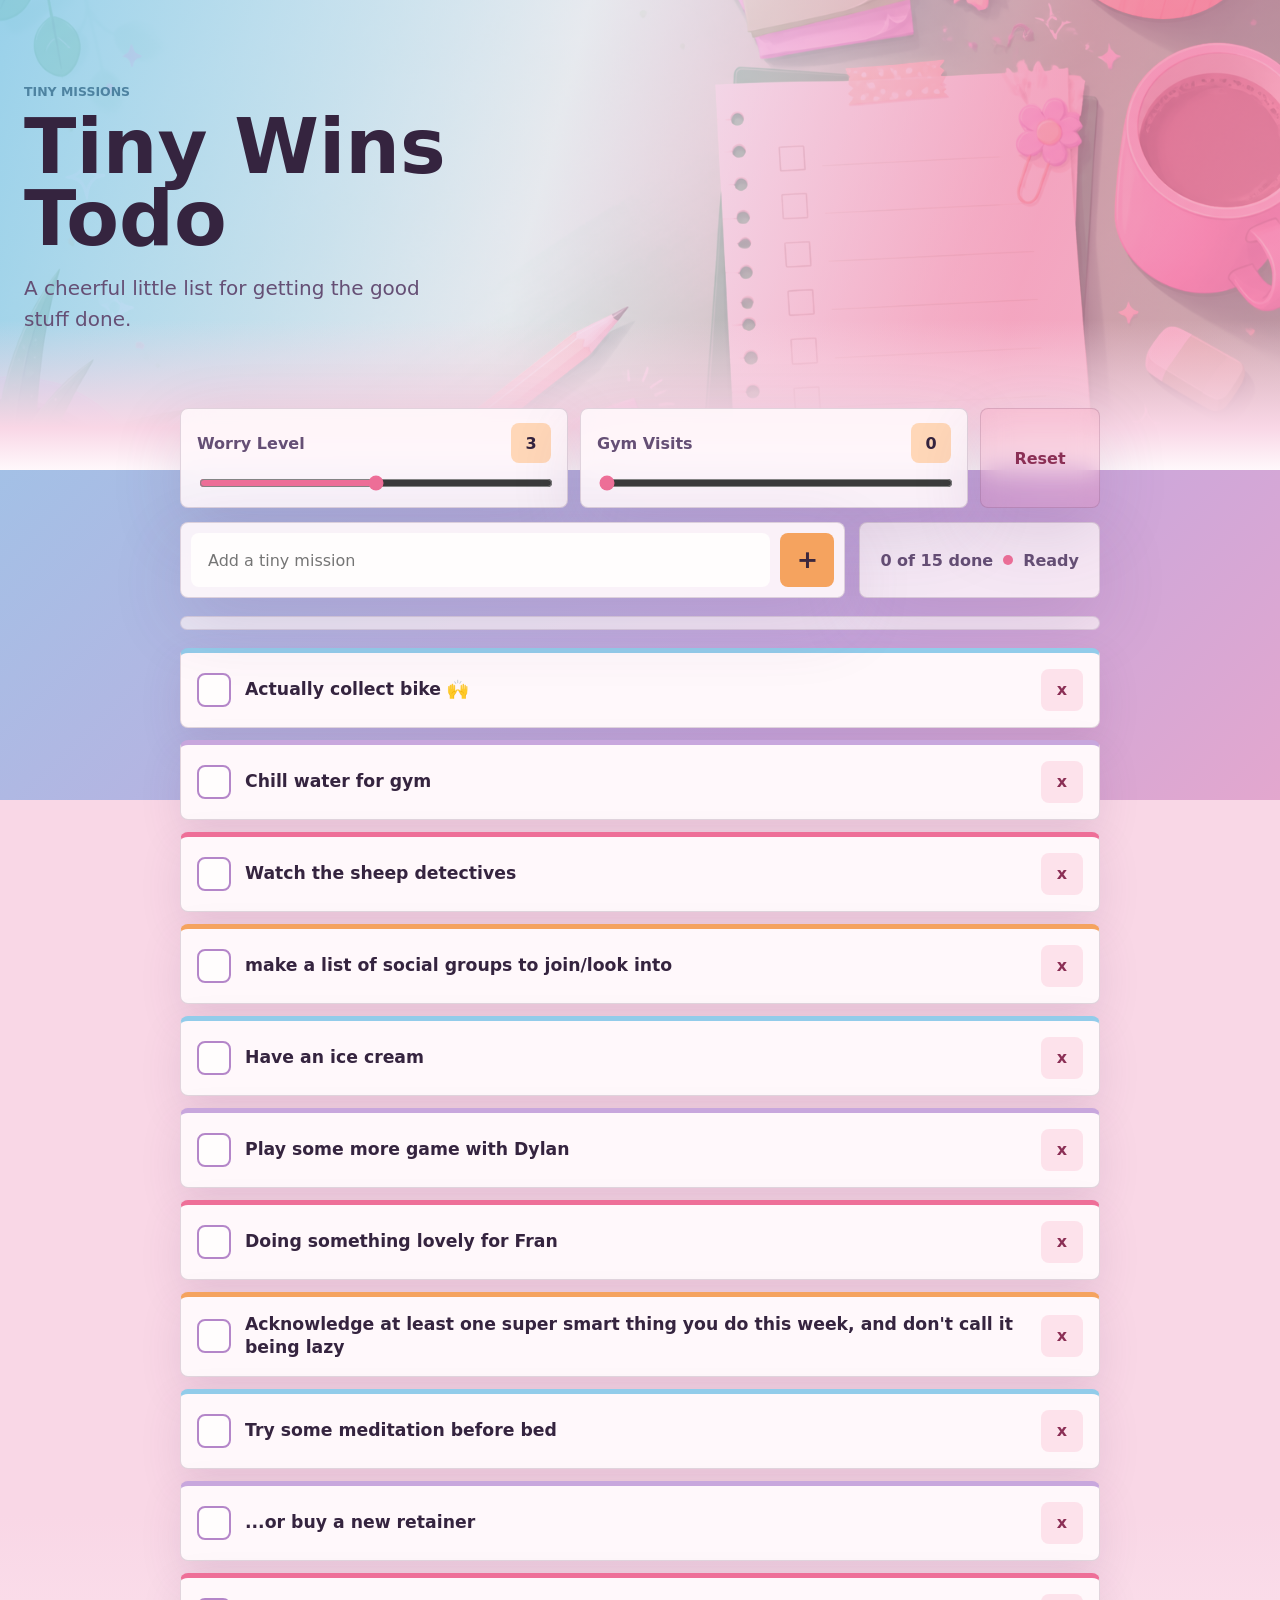
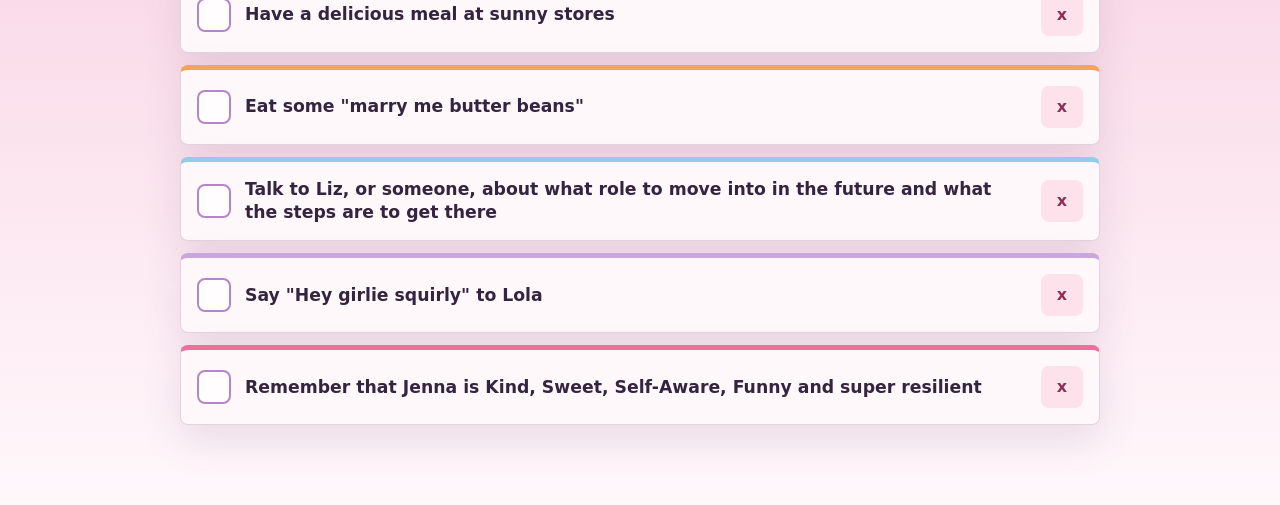
==== todo/index.html @ 6d554c6c "Meteor shower and todo websites" ====
<!doctype html>
<html lang="en-GB">
  <head>
    <meta charset="utf-8">
    <meta name="viewport" content="width=device-width, initial-scale=1">
    <meta
      name="description"
      content="A playful todo list for party prep and small wins."
    >
    <meta name="theme-color" content="#92ccea">
    <meta property="og:title" content="Tiny Wins Todo">
    <meta property="og:description" content="A whimsical checklist for today's little missions.">
    <meta property="og:image" content="https://happybirthdayjenna.co.uk/todo/assets/todo-desk.png">
    <title>Tiny Wins Todo</title>
    <link rel="preload" href="/todo/assets/todo-desk.png" as="image">
    <link rel="stylesheet" href="/todo/styles.css">
    <script src="/todo/script.js?v=todo-list-2026-05-27-gym3" defer></script>
  </head>
  <body>
    <main class="app">
      <section class="hero" aria-labelledby="page-title">
        <img
          class="hero__image"
          src="/todo/assets/todo-desk.png"
          alt="Illustration of a colourful desktop with sticky notes, pencil, plants, and a blank checklist."
        >
        <div class="hero__content">
          <p class="eyebrow">Tiny missions</p>
          <h1 id="page-title">Tiny Wins Todo</h1>
          <p class="hero__copy">
            A cheerful little list for getting the good stuff done.
          </p>
        </div>
      </section>

      <section class="workspace" aria-label="Todo list">
        <div class="controls" aria-label="List controls">
          <label class="range-control" for="worry-level">
            <span>Worry Level</span>
            <output id="worry-value" for="worry-level">3</output>
            <input id="worry-level" type="range" min="1" max="5" value="3">
          </label>

          <label class="range-control" for="gym-visits">
            <span>Gym Visits</span>
            <output id="gym-value" for="gym-visits">0</output>
            <input id="gym-visits" type="range" min="0" max="3" value="0">
          </label>

          <button class="reset-button" id="reset-button" type="button">Reset</button>
        </div>

        <div class="toolbar">
          <form class="add-form" id="add-form">
            <label class="sr-only" for="new-task">New task</label>
            <input
              id="new-task"
              name="task"
              type="text"
              autocomplete="off"
              maxlength="90"
              placeholder="Add a tiny mission"
            >
            <button class="icon-button icon-button--add" type="submit" aria-label="Add task">
              <span aria-hidden="true">+</span>
            </button>
          </form>

          <div class="summary" aria-live="polite">
            <span id="summary-count">0 of 0 done</span>
            <span class="summary__dot" aria-hidden="true"></span>
            <span id="summary-mood">Ready</span>
          </div>
        </div>

        <div class="progress" aria-hidden="true">
          <span id="progress-bar"></span>
        </div>

        <ul class="task-list" id="task-list" aria-label="Tasks"></ul>
      </section>
    </main>
    <div class="effect-layer" id="effect-layer" aria-hidden="true"></div>
    <p class="sr-only" id="effect-status" aria-live="polite"></p>
  </body>
</html>
---- todo/styles.css ----
:root {
  color-scheme: light;
  --ink: #35243f;
  --muted: #765f82;
  --paper: #fff8fb;
  --panel: rgba(255, 248, 251, 0.92);
  --line: rgba(70, 35, 73, 0.16);
  --blue: #92ccea;
  --blue-dark: #4e83a1;
  --mint: #c8a7dd;
  --coral: #ee6f98;
  --yellow: #f5a35f;
  --lilac: #d9b8e7;
  --shadow: 0 22px 70px rgba(97, 55, 110, 0.16);
  font-family:
    Inter, ui-sans-serif, system-ui, -apple-system, BlinkMacSystemFont, "Segoe UI",
    sans-serif;
}

* {
  box-sizing: border-box;
}

html {
  background: #d8edf7;
}

body {
  min-width: 320px;
  margin: 0;
  color: var(--ink);
  background:
    linear-gradient(180deg, rgba(255, 255, 255, 0) 0 38%, #f9d7e6 38% 72%, #fff8fb 100%),
    linear-gradient(135deg, #92ccea 0%, #c8a7dd 44%, #f3a7c5 72%, #fff8fb 100%);
}

button,
input {
  font: inherit;
}

button {
  cursor: pointer;
}

.app {
  min-height: 100vh;
}

.hero {
  position: relative;
  isolation: isolate;
  min-height: 470px;
  padding: 36px 24px 72px;
  overflow: hidden;
  background: linear-gradient(115deg, #92ccea 0%, #c8a7dd 46%, #ee9fc0 72%, #fff0f6 100%);
}

.hero::before {
  position: absolute;
  inset: 0;
  z-index: -1;
  content: "";
  background: linear-gradient(105deg, rgba(146, 204, 234, 0.82), rgba(255, 248, 251, 0.54) 42%, rgba(238, 111, 152, 0.5) 78%);
}

.hero::after {
  position: absolute;
  inset: auto 0 0;
  height: 150px;
  content: "";
  background: linear-gradient(180deg, rgba(249, 215, 230, 0), #f9d7e6 72%, #fff8fb);
}

.hero__image {
  position: absolute;
  inset: 0;
  z-index: -2;
  width: 100%;
  height: 100%;
  object-fit: cover;
  object-position: center;
  opacity: 0.58;
  filter: saturate(0.92) hue-rotate(314deg) brightness(1.08);
}

.hero__content {
  position: relative;
  z-index: 1;
  width: min(620px, 100%);
  padding-top: 48px;
}

.eyebrow {
  margin: 0 0 12px;
  color: #4e83a1;
  font-size: 0.78rem;
  font-weight: 900;
  letter-spacing: 0;
  text-transform: uppercase;
}

h1 {
  max-width: 10ch;
  margin: 0 0 18px;
  color: #35243f;
  font-size: 4.8rem;
  line-height: 0.94;
  letter-spacing: 0;
}

.hero__copy {
  max-width: 420px;
  margin: 0;
  color: #654f75;
  font-size: 1.25rem;
  line-height: 1.55;
}

.workspace {
  position: relative;
  z-index: 2;
  width: min(920px, calc(100% - 32px));
  margin: -62px auto 0;
  padding-bottom: 80px;
}

.controls {
  display: grid;
  grid-template-columns: minmax(0, 1fr) minmax(0, 1fr) 120px;
  gap: 12px;
  align-items: stretch;
  margin-bottom: 14px;
}

.range-control,
.reset-button {
  border: 1px solid var(--line);
  border-radius: 8px;
  background: rgba(255, 248, 251, 0.9);
  box-shadow: var(--shadow);
  backdrop-filter: blur(14px);
}

.range-control {
  display: grid;
  grid-template-columns: minmax(0, 1fr) 40px;
  gap: 10px;
  align-items: center;
  min-height: 88px;
  padding: 14px 16px;
  color: #654f75;
  font-weight: 850;
}

.range-control output {
  display: grid;
  width: 40px;
  height: 40px;
  place-items: center;
  border-radius: 8px;
  background: #ffd7b8;
  color: var(--ink);
}

.range-control input {
  grid-column: 1 / -1;
  width: 100%;
  accent-color: var(--coral);
}

.reset-button {
  min-height: 88px;
  padding: 0 18px;
  color: #8b2f55;
  background: rgba(238, 111, 152, 0.16);
  font-weight: 900;
}

.reset-button:hover {
  background: var(--coral);
  color: white;
}

.reset-button:focus-visible {
  outline: 3px solid rgba(238, 111, 152, 0.34);
  outline-offset: 3px;
}

.toolbar {
  display: grid;
  grid-template-columns: minmax(0, 1fr) auto;
  gap: 14px;
  align-items: center;
  margin-bottom: 18px;
}

.add-form {
  display: grid;
  grid-template-columns: minmax(0, 1fr) 54px;
  gap: 10px;
  padding: 10px;
  border: 1px solid var(--line);
  border-radius: 8px;
  background: var(--panel);
  box-shadow: var(--shadow);
  backdrop-filter: blur(14px);
}

.add-form input {
  width: 100%;
  min-height: 54px;
  padding: 0 16px;
  border: 1px solid transparent;
  border-radius: 8px;
  outline: none;
  color: var(--ink);
  background: #fffdfd;
}

.add-form input:focus {
  border-color: var(--coral);
  box-shadow: 0 0 0 3px rgba(238, 111, 152, 0.26);
}

.icon-button {
  display: grid;
  width: 54px;
  height: 54px;
  place-items: center;
  border: 0;
  border-radius: 8px;
  color: var(--ink);
  font-size: 1.6rem;
  font-weight: 900;
  line-height: 1;
  transition:
    transform 160ms ease,
    background 160ms ease,
    color 160ms ease;
}

.icon-button:hover {
  transform: translateY(-1px);
}

.icon-button:focus-visible {
  outline: 3px solid rgba(238, 111, 152, 0.34);
  outline-offset: 3px;
}

.icon-button--add {
  background: var(--yellow);
  color: #3c273d;
}

.icon-button--remove {
  flex: 0 0 auto;
  width: 42px;
  height: 42px;
  background: rgba(238, 111, 152, 0.16);
  color: #8b2f55;
  font-size: 1rem;
}

.icon-button--remove:hover {
  background: var(--coral);
  color: white;
}

.summary {
  display: flex;
  min-height: 76px;
  align-items: center;
  gap: 10px;
  padding: 0 20px;
  border: 1px solid var(--line);
  border-radius: 8px;
  color: #654f75;
  background: rgba(255, 248, 251, 0.8);
  box-shadow: var(--shadow);
  font-weight: 800;
  white-space: nowrap;
}

.summary__dot {
  width: 10px;
  height: 10px;
  border-radius: 999px;
  background: var(--coral);
}

.progress {
  height: 14px;
  margin-bottom: 18px;
  overflow: hidden;
  border: 1px solid rgba(70, 35, 73, 0.12);
  border-radius: 999px;
  background: rgba(255, 248, 251, 0.72);
}

.progress span {
  display: block;
  width: 0;
  height: 100%;
  border-radius: inherit;
  background: linear-gradient(90deg, var(--blue), var(--mint), var(--coral), var(--yellow));
  transition: width 220ms ease;
}

.task-list {
  display: grid;
  gap: 12px;
  margin: 0;
  padding: 0;
  list-style: none;
}

.task-item {
  display: grid;
  grid-template-columns: 34px minmax(0, 1fr) 42px;
  gap: 14px;
  align-items: center;
  min-height: 76px;
  padding: 16px;
  border: 1px solid var(--line);
  border-radius: 8px;
  background: var(--paper);
  box-shadow: 0 16px 40px rgba(97, 55, 110, 0.13);
}

.task-item:nth-child(4n + 1) {
  border-top: 5px solid var(--blue);
}

.task-item:nth-child(4n + 2) {
  border-top: 5px solid var(--mint);
}

.task-item:nth-child(4n + 3) {
  border-top: 5px solid var(--coral);
}

.task-item:nth-child(4n + 4) {
  border-top: 5px solid var(--yellow);
}

.task-item input {
  position: absolute;
  width: 1px;
  height: 1px;
  overflow: hidden;
  clip: rect(0 0 0 0);
  white-space: nowrap;
}

.task-check {
  position: relative;
  display: grid;
  width: 34px;
  height: 34px;
  place-items: center;
  border: 2px solid #b486c9;
  border-radius: 8px;
  background: #fffdfd;
  color: transparent;
  font-weight: 900;
  user-select: none;
}

.task-check::after {
  width: 8px;
  height: 16px;
  border: solid currentColor;
  border-width: 0 3px 3px 0;
  content: "";
  opacity: 0;
  transform: rotate(45deg) translate(-1px, -2px);
}

.task-item input:checked + .task-check {
  border-color: #8b2f55;
  background: #f5a8c2;
  color: var(--ink);
}

.task-item input:checked + .task-check::after {
  opacity: 1;
}

.task-item input:focus-visible + .task-check {
  outline: 3px solid rgba(238, 111, 152, 0.34);
  outline-offset: 3px;
}

.task-title {
  color: var(--ink);
  font-size: 1.08rem;
  font-weight: 850;
  line-height: 1.35;
  overflow-wrap: anywhere;
}

.task-item.is-done .task-title {
  color: #8a7892;
  text-decoration: line-through;
  text-decoration-thickness: 2px;
}

.empty-state {
  min-height: 150px;
  padding: 32px;
  border: 1px dashed rgba(70, 35, 73, 0.28);
  border-radius: 8px;
  color: var(--muted);
  background: rgba(255, 248, 251, 0.64);
  text-align: center;
}

.effect-layer {
  position: fixed;
  inset: 0;
  z-index: 20;
  overflow: hidden;
  pointer-events: none;
}

.effect-piece {
  position: absolute;
  display: block;
  pointer-events: none;
}

.effect-piece--confetti {
  top: -24px;
  left: var(--x);
  width: 12px;
  height: 18px;
  border-radius: 3px;
  background: var(--color);
  animation: confetti-fall var(--duration) cubic-bezier(0.18, 0.76, 0.36, 1) var(--delay) forwards;
}

.effect-piece--gym {
  top: var(--y);
  left: var(--x);
  width: 64px;
  height: 14px;
  border-radius: 999px;
  background: var(--blue-dark);
  box-shadow:
    -10px 0 0 3px var(--coral),
    10px 0 0 3px var(--coral);
  transform: rotate(var(--rotate)) scale(0.2);
  animation: gym-rep 900ms cubic-bezier(0.21, 0.9, 0.32, 1.2) var(--delay) forwards;
}

.effect-piece--calm {
  top: var(--y);
  left: var(--x);
  width: var(--size);
  height: var(--size);
  border: 3px solid rgba(146, 204, 234, 0.48);
  border-radius: 999px;
  transform: translate(-50%, -50%) scale(0.2);
  animation: calm-ripple 1.8s ease-out var(--delay) forwards;
}

.effect-piece--zap {
  top: var(--y);
  left: var(--x);
  width: 18px;
  height: 58px;
  background: var(--yellow);
  clip-path: polygon(55% 0, 100% 0, 60% 38%, 92% 38%, 30% 100%, 44% 52%, 0 52%);
  transform: rotate(var(--rotate)) scale(0.35);
  animation: worry-zap 760ms steps(2, end) var(--delay) forwards;
}

@keyframes confetti-fall {
  0% {
    opacity: 0;
    transform: translate3d(0, -20px, 0) rotate(0deg);
  }

  12% {
    opacity: 1;
  }

  100% {
    opacity: 0;
    transform: translate3d(var(--drift), 108vh, 0) rotate(var(--rotate));
  }
}

@keyframes gym-rep {
  0% {
    opacity: 0;
    transform: translateY(28px) rotate(var(--rotate)) scale(0.2);
  }

  32% {
    opacity: 1;
    transform: translateY(-14px) rotate(var(--rotate)) scale(1.12);
  }

  100% {
    opacity: 0;
    transform: translateY(-86px) rotate(var(--rotate)) scale(0.78);
  }
}

@keyframes calm-ripple {
  0% {
    opacity: 0;
    transform: translate(-50%, -50%) scale(0.2);
  }

  18% {
    opacity: 1;
  }

  100% {
    opacity: 0;
    transform: translate(-50%, -50%) scale(1.8);
  }
}

@keyframes worry-zap {
  0% {
    opacity: 0;
    transform: translate(0, 0) rotate(var(--rotate)) scale(0.35);
  }

  30% {
    opacity: 1;
    transform: translate(-6px, 4px) rotate(var(--rotate)) scale(1);
  }

  62% {
    transform: translate(6px, -4px) rotate(var(--flip-rotate)) scale(1.08);
  }

  100% {
    opacity: 0;
    transform: translate(0, -32px) rotate(var(--rotate)) scale(0.2);
  }
}

.sr-only {
  position: absolute;
  width: 1px;
  height: 1px;
  padding: 0;
  margin: -1px;
  overflow: hidden;
  clip: rect(0, 0, 0, 0);
  white-space: nowrap;
  border: 0;
}

@media (max-width: 760px) {
  .hero {
    min-height: 430px;
    padding: 28px 18px 72px;
  }

  .hero__content {
    padding-top: 28px;
  }

  h1 {
    max-width: 8ch;
    font-size: 3.5rem;
  }

  .hero__copy {
    font-size: 1.08rem;
  }

  .workspace {
    width: min(100% - 24px, 920px);
    margin-top: -42px;
  }

  .toolbar {
    grid-template-columns: 1fr;
  }

  .controls {
    grid-template-columns: 1fr;
  }

  .summary {
    justify-content: center;
    min-height: 58px;
    white-space: normal;
    text-align: center;
  }
}

@media (max-width: 440px) {
  h1 {
    font-size: 2.95rem;
  }

  .add-form {
    grid-template-columns: minmax(0, 1fr) 48px;
  }

  .add-form input,
  .icon-button--add {
    min-height: 48px;
    height: 48px;
  }

  .task-item {
    grid-template-columns: 34px minmax(0, 1fr) 38px;
    gap: 10px;
    padding: 14px;
  }

  .icon-button--remove {
    width: 38px;
    height: 38px;
  }
}

@media (prefers-reduced-motion: reduce) {
  .effect-layer {
    display: none;
  }

  *,
  *::before,
  *::after {
    scroll-behavior: auto !important;
    animation-duration: 0.01ms !important;
    animation-iteration-count: 1 !important;
    transition-duration: 0.01ms !important;
  }
}
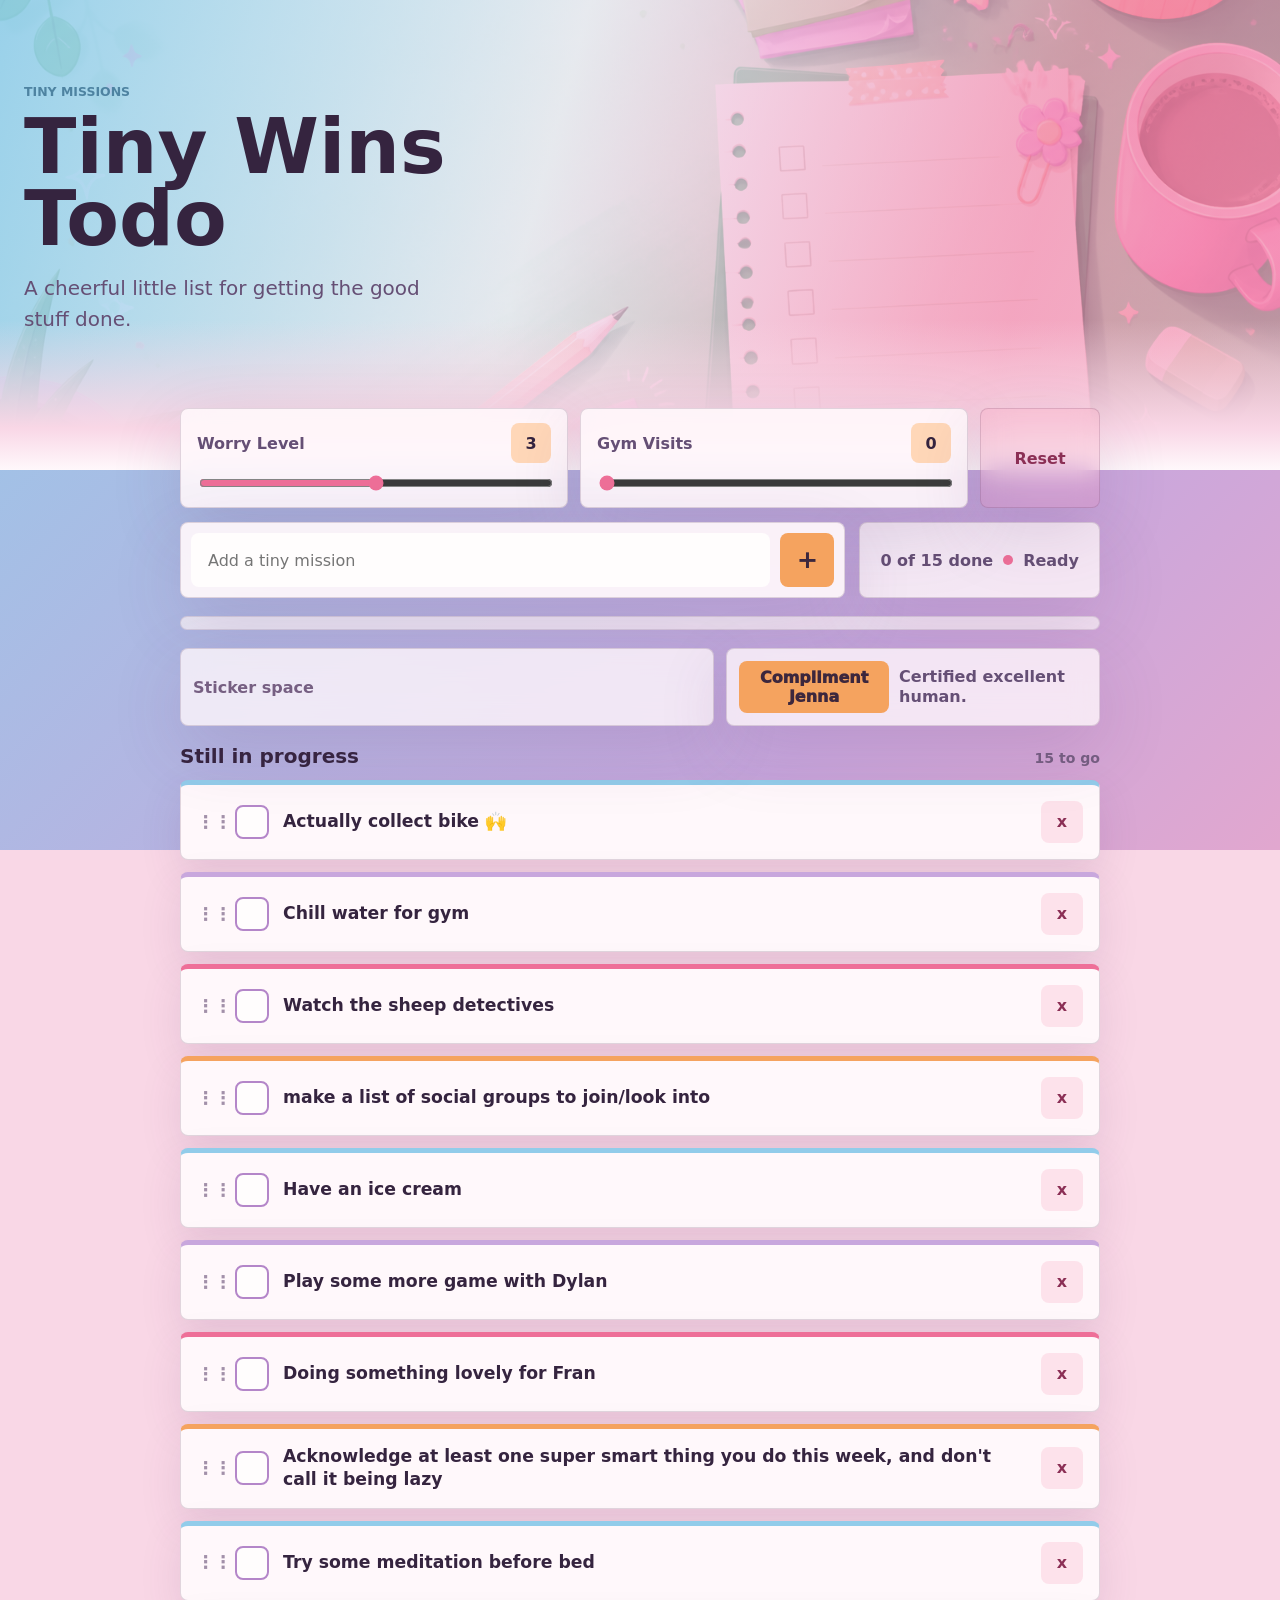
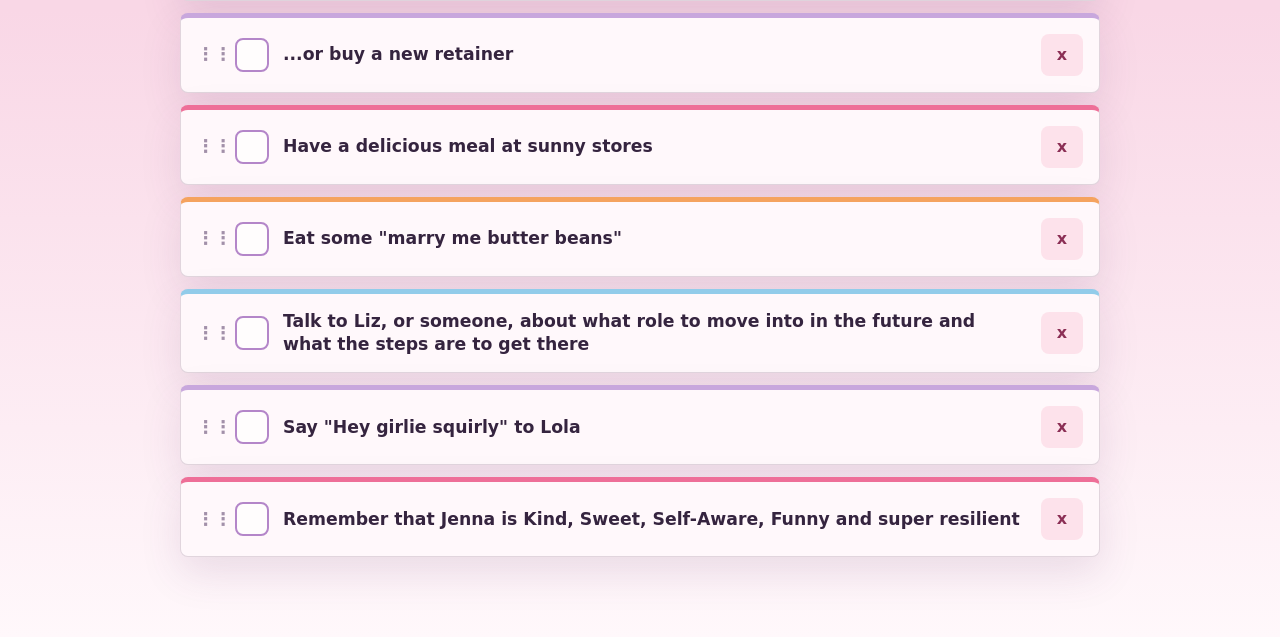
==== commit d94edfa1: "added fun changes" ====
--- a/todo/index.html
+++ b/todo/index.html
@@ -14,7 +14,7 @@
     <title>Tiny Wins Todo</title>
     <link rel="preload" href="/todo/assets/todo-desk.png" as="image">
     <link rel="stylesheet" href="/todo/styles.css">
-    <script src="/todo/script.js?v=todo-list-2026-05-27-gym3" defer></script>
+    <script src="/todo/script.js?v=todo-list-2026-05-27-fun3" defer></script>
   </head>
   <body>
     <main class="app">
@@ -77,7 +77,31 @@
           <span id="progress-bar"></span>
         </div>
 
-        <ul class="task-list" id="task-list" aria-label="Tasks"></ul>
+        <p class="encouragement-line" id="encouragement-line" aria-live="polite" role="status" hidden></p>
+
+        <div class="fun-shelf">
+          <div class="badge-rack" id="badge-rack" aria-label="Milestone stickers"></div>
+          <div class="compliment-box">
+            <button class="compliment-button" id="compliment-button" type="button">
+              Compliment Jenna
+            </button>
+            <p id="compliment-line" aria-live="polite">Certified excellent human.</p>
+          </div>
+        </div>
+
+        <div class="task-section__header">
+          <h2 id="active-title">Still in progress</h2>
+          <span id="active-count">0 to go</span>
+        </div>
+        <ul class="task-list" id="task-list" aria-labelledby="active-title"></ul>
+
+        <section class="done-section" id="done-section" aria-labelledby="done-title">
+          <div class="done-section__header">
+            <h2 id="done-title">Done and dusted</h2>
+            <span id="done-count">0 tucked away</span>
+          </div>
+          <ul class="task-list task-list--done" id="done-list" aria-label="Completed tasks"></ul>
+        </section>
       </section>
     </main>
     <div class="effect-layer" id="effect-layer" aria-hidden="true"></div>
--- a/todo/styles.css
+++ b/todo/styles.css
@@ -308,6 +308,196 @@
   transition: width 220ms ease;
 }
 
+.encouragement-line {
+  position: fixed;
+  left: 50%;
+  bottom: 28px;
+  z-index: 30;
+  isolation: isolate;
+  width: max-content;
+  max-width: min(430px, calc(100% - 32px));
+  margin: 0;
+  padding: 16px 22px;
+  border: 2px solid rgba(255, 248, 251, 0.82);
+  border-radius: 8px;
+  color: var(--ink);
+  background:
+    radial-gradient(circle at 12% 20%, rgba(255, 255, 255, 0.86), transparent 30%),
+    linear-gradient(135deg, #fff8fb 0%, #ffe0ec 36%, #dff2fb 100%);
+  box-shadow:
+    0 18px 48px rgba(97, 55, 110, 0.2),
+    0 0 0 6px rgba(238, 111, 152, 0.08);
+  backdrop-filter: blur(14px);
+  font-weight: 900;
+  line-height: 1.35;
+  text-align: center;
+  text-shadow: 0 1px 0 rgba(255, 255, 255, 0.74);
+  pointer-events: none;
+  opacity: 0;
+  transform: translate(-50%, 18px) rotate(-1deg) scale(0.86);
+}
+
+.encouragement-line::before,
+.encouragement-line::after {
+  position: absolute;
+  z-index: 1;
+  color: var(--coral);
+  font-size: 1.7rem;
+  line-height: 1;
+  opacity: 0;
+  text-shadow:
+    22px -14px 0 var(--yellow),
+    -18px -18px 0 var(--blue),
+    12px 20px 0 var(--mint);
+}
+
+.encouragement-line::before {
+  top: -14px;
+  left: -8px;
+  content: "✦";
+}
+
+.encouragement-line::after {
+  right: -8px;
+  bottom: -12px;
+  color: var(--yellow);
+  content: "♥";
+  text-shadow:
+    -22px 12px 0 var(--coral),
+    16px -20px 0 var(--blue),
+    -10px -18px 0 var(--mint);
+}
+
+.encouragement-line.is-popping {
+  animation: encouragement-pop 2.05s cubic-bezier(0.16, 0.88, 0.24, 1.08) forwards;
+}
+
+.encouragement-line.is-popping::before {
+  animation: encouragement-sparkle-left 1.2s ease-out 70ms forwards;
+}
+
+.encouragement-line.is-popping::after {
+  animation: encouragement-sparkle-right 1.2s ease-out 120ms forwards;
+}
+
+.encouragement-line.is-visible {
+  opacity: 1;
+}
+
+.encouragement-line[hidden] {
+  display: none;
+}
+
+.fun-shelf {
+  display: grid;
+  grid-template-columns: minmax(0, 1fr) minmax(260px, 0.7fr);
+  gap: 12px;
+  align-items: stretch;
+  margin-bottom: 18px;
+}
+
+.badge-rack,
+.compliment-box {
+  min-height: 78px;
+  border: 1px solid var(--line);
+  border-radius: 8px;
+  background: rgba(255, 248, 251, 0.78);
+  box-shadow: var(--shadow);
+  backdrop-filter: blur(14px);
+}
+
+.badge-rack {
+  display: grid;
+  grid-template-columns: repeat(auto-fit, minmax(140px, 1fr));
+  gap: 10px;
+  align-items: center;
+  padding: 12px;
+}
+
+.badge-placeholder {
+  color: var(--muted);
+  font-weight: 850;
+}
+
+.sticker {
+  display: grid;
+  width: 100%;
+  min-height: 64px;
+  place-items: center;
+  padding: 10px 14px;
+  border: 2px solid rgba(238, 111, 152, 0.38);
+  border-radius: 8px;
+  color: #6d2f65;
+  background: linear-gradient(145deg, #fff8fb, #ffe0ec);
+  box-shadow: 0 10px 22px rgba(97, 55, 110, 0.12);
+  transform: rotate(-1deg);
+}
+
+.sticker:nth-child(2n) {
+  border-color: rgba(78, 131, 161, 0.34);
+  background: linear-gradient(145deg, #f7fcff, #dff2fb);
+  transform: rotate(1deg);
+}
+
+.sticker strong,
+.sticker small {
+  display: block;
+  line-height: 1.1;
+}
+
+.sticker strong {
+  font-size: 0.98rem;
+  font-weight: 950;
+}
+
+.sticker small {
+  margin-top: 4px;
+  color: var(--muted);
+  font-size: 0.74rem;
+  font-weight: 850;
+}
+
+.sticker.is-new {
+  animation: sticker-pop 640ms cubic-bezier(0.18, 0.8, 0.24, 1.25);
+}
+
+.compliment-box {
+  display: grid;
+  grid-template-columns: 150px minmax(0, 1fr);
+  gap: 10px;
+  align-items: center;
+  padding: 12px;
+}
+
+.compliment-button {
+  min-height: 52px;
+  border: 0;
+  border-radius: 8px;
+  color: #3c273d;
+  background: var(--yellow);
+  font-weight: 950;
+}
+
+.compliment-button:hover {
+  transform: translateY(-1px);
+}
+
+.compliment-button:focus-visible {
+  outline: 3px solid rgba(238, 111, 152, 0.34);
+  outline-offset: 3px;
+}
+
+.compliment-box p {
+  margin: 0;
+  color: #654f75;
+  font-weight: 850;
+  line-height: 1.25;
+}
+
+.compliment-box p.is-popping {
+  animation: compliment-pop 360ms cubic-bezier(0.18, 0.8, 0.24, 1.25);
+}
+
 .task-list {
   display: grid;
   gap: 12px;
@@ -316,9 +506,14 @@
   list-style: none;
 }
 
+.task-list.is-drag-target {
+  outline: 3px dashed rgba(78, 131, 161, 0.32);
+  outline-offset: 6px;
+}
+
 .task-item {
   display: grid;
-  grid-template-columns: 34px minmax(0, 1fr) 42px;
+  grid-template-columns: 24px 34px minmax(0, 1fr) 42px;
   gap: 14px;
   align-items: center;
   min-height: 76px;
@@ -327,6 +522,37 @@
   border-radius: 8px;
   background: var(--paper);
   box-shadow: 0 16px 40px rgba(97, 55, 110, 0.13);
+}
+
+.task-item.is-moving-done {
+  animation: slide-done 420ms cubic-bezier(0.18, 0.76, 0.24, 1);
+}
+
+.task-item.is-dragging {
+  opacity: 0.58;
+}
+
+.task-item.is-drag-over {
+  outline: 3px solid rgba(238, 111, 152, 0.28);
+  outline-offset: 4px;
+  transform: translateY(2px);
+}
+
+.task-drag {
+  display: grid;
+  width: 24px;
+  height: 42px;
+  place-items: center;
+  color: rgba(118, 95, 130, 0.68);
+  cursor: grab;
+  font-size: 1.1rem;
+  font-weight: 900;
+  line-height: 0.82;
+  touch-action: none;
+}
+
+.task-item:active .task-drag {
+  cursor: grabbing;
 }
 
 .task-item:nth-child(4n + 1) {
@@ -405,6 +631,47 @@
   color: #8a7892;
   text-decoration: line-through;
   text-decoration-thickness: 2px;
+}
+
+.done-section {
+  margin-top: 28px;
+}
+
+.done-section[hidden] {
+  display: none;
+}
+
+.task-section__header,
+.done-section__header {
+  display: flex;
+  align-items: baseline;
+  justify-content: space-between;
+  gap: 14px;
+  margin-bottom: 12px;
+  color: #654f75;
+}
+
+.task-section__header {
+  margin-top: 4px;
+}
+
+.task-section__header h2,
+.done-section h2 {
+  margin: 0;
+  color: var(--ink);
+  font-size: 1.25rem;
+  letter-spacing: 0;
+}
+
+.task-section__header span,
+.done-section__header span {
+  color: var(--muted);
+  font-size: 0.88rem;
+  font-weight: 850;
+}
+
+.task-list--done .task-item {
+  background: rgba(255, 248, 251, 0.72);
 }
 
 .empty-state {
@@ -477,6 +744,142 @@
   animation: worry-zap 760ms steps(2, end) var(--delay) forwards;
 }
 
+.effect-piece--task-sparkle {
+  top: var(--y);
+  left: var(--x);
+  width: var(--size);
+  height: var(--size);
+  border-radius: 999px;
+  background: var(--color);
+  box-shadow: 0 0 0 4px rgba(255, 248, 251, 0.58);
+  transform: translate(-50%, -50%) scale(0.2);
+  animation: task-sparkle 620ms cubic-bezier(0.18, 0.76, 0.24, 1.25) var(--delay) forwards;
+}
+
+@keyframes sticker-pop {
+  0% {
+    opacity: 0;
+    transform: translateY(12px) rotate(-5deg) scale(0.72);
+  }
+
+  60% {
+    opacity: 1;
+    transform: translateY(-2px) rotate(2deg) scale(1.08);
+  }
+
+  100% {
+    opacity: 1;
+    transform: translateY(0) rotate(-1deg) scale(1);
+  }
+}
+
+@keyframes compliment-pop {
+  0% {
+    opacity: 0.6;
+    transform: translateY(4px) scale(0.98);
+  }
+
+  100% {
+    opacity: 1;
+    transform: translateY(0) scale(1);
+  }
+}
+
+@keyframes encouragement-pop {
+  0% {
+    opacity: 0;
+    transform: translate(-50%, 22px) rotate(-4deg) scale(0.72);
+  }
+
+  10% {
+    opacity: 1;
+    transform: translate(-50%, -6px) rotate(3deg) scale(1.12);
+  }
+
+  20% {
+    opacity: 1;
+    transform: translate(-50%, 0) rotate(-2deg) scale(0.98);
+  }
+
+  32% {
+    opacity: 1;
+    transform: translate(-50%, -2px) rotate(1deg) scale(1.03);
+  }
+
+  78% {
+    opacity: 1;
+    transform: translate(-50%, 0) rotate(0deg) scale(1);
+  }
+
+  100% {
+    opacity: 0;
+    transform: translate(-50%, -18px) rotate(2deg) scale(0.9);
+  }
+}
+
+@keyframes encouragement-sparkle-left {
+  0% {
+    opacity: 0;
+    transform: translate(12px, 12px) rotate(-18deg) scale(0.4);
+  }
+
+  24% {
+    opacity: 1;
+    transform: translate(-2px, -4px) rotate(8deg) scale(1.2);
+  }
+
+  100% {
+    opacity: 0;
+    transform: translate(-18px, -28px) rotate(32deg) scale(0.74);
+  }
+}
+
+@keyframes encouragement-sparkle-right {
+  0% {
+    opacity: 0;
+    transform: translate(-12px, -10px) rotate(12deg) scale(0.4);
+  }
+
+  24% {
+    opacity: 1;
+    transform: translate(2px, 4px) rotate(-8deg) scale(1.16);
+  }
+
+  100% {
+    opacity: 0;
+    transform: translate(18px, 24px) rotate(-32deg) scale(0.72);
+  }
+}
+
+@keyframes slide-done {
+  0% {
+    opacity: 0;
+    transform: translateY(-18px) scale(0.985);
+  }
+
+  100% {
+    opacity: 1;
+    transform: translateY(0) scale(1);
+  }
+}
+
+@keyframes task-sparkle {
+  0% {
+    opacity: 0;
+    transform: translate(-50%, -50%) scale(0.2);
+  }
+
+  22% {
+    opacity: 1;
+    transform: translate(-50%, -50%) scale(1.2);
+  }
+
+  100% {
+    opacity: 0;
+    transform: translate(calc(-50% + var(--move-x)), calc(-50% + var(--move-y))) scale(0.1);
+  }
+}
+
 @keyframes confetti-fall {
   0% {
     opacity: 0;
@@ -591,6 +994,11 @@
     grid-template-columns: 1fr;
   }
 
+  .fun-shelf,
+  .compliment-box {
+    grid-template-columns: 1fr;
+  }
+
   .summary {
     justify-content: center;
     min-height: 58px;
@@ -615,9 +1023,13 @@
   }
 
   .task-item {
-    grid-template-columns: 34px minmax(0, 1fr) 38px;
+    grid-template-columns: 20px 34px minmax(0, 1fr) 38px;
     gap: 10px;
     padding: 14px;
+  }
+
+  .task-drag {
+    width: 20px;
   }
 
   .icon-button--remove {
@@ -639,4 +1051,13 @@
     animation-iteration-count: 1 !important;
     transition-duration: 0.01ms !important;
   }
-}
+
+  .encouragement-line.is-popping {
+    animation: none !important;
+  }
+
+  .encouragement-line.is-visible {
+    opacity: 1;
+    transform: translate(-50%, 0) scale(1);
+  }
+}
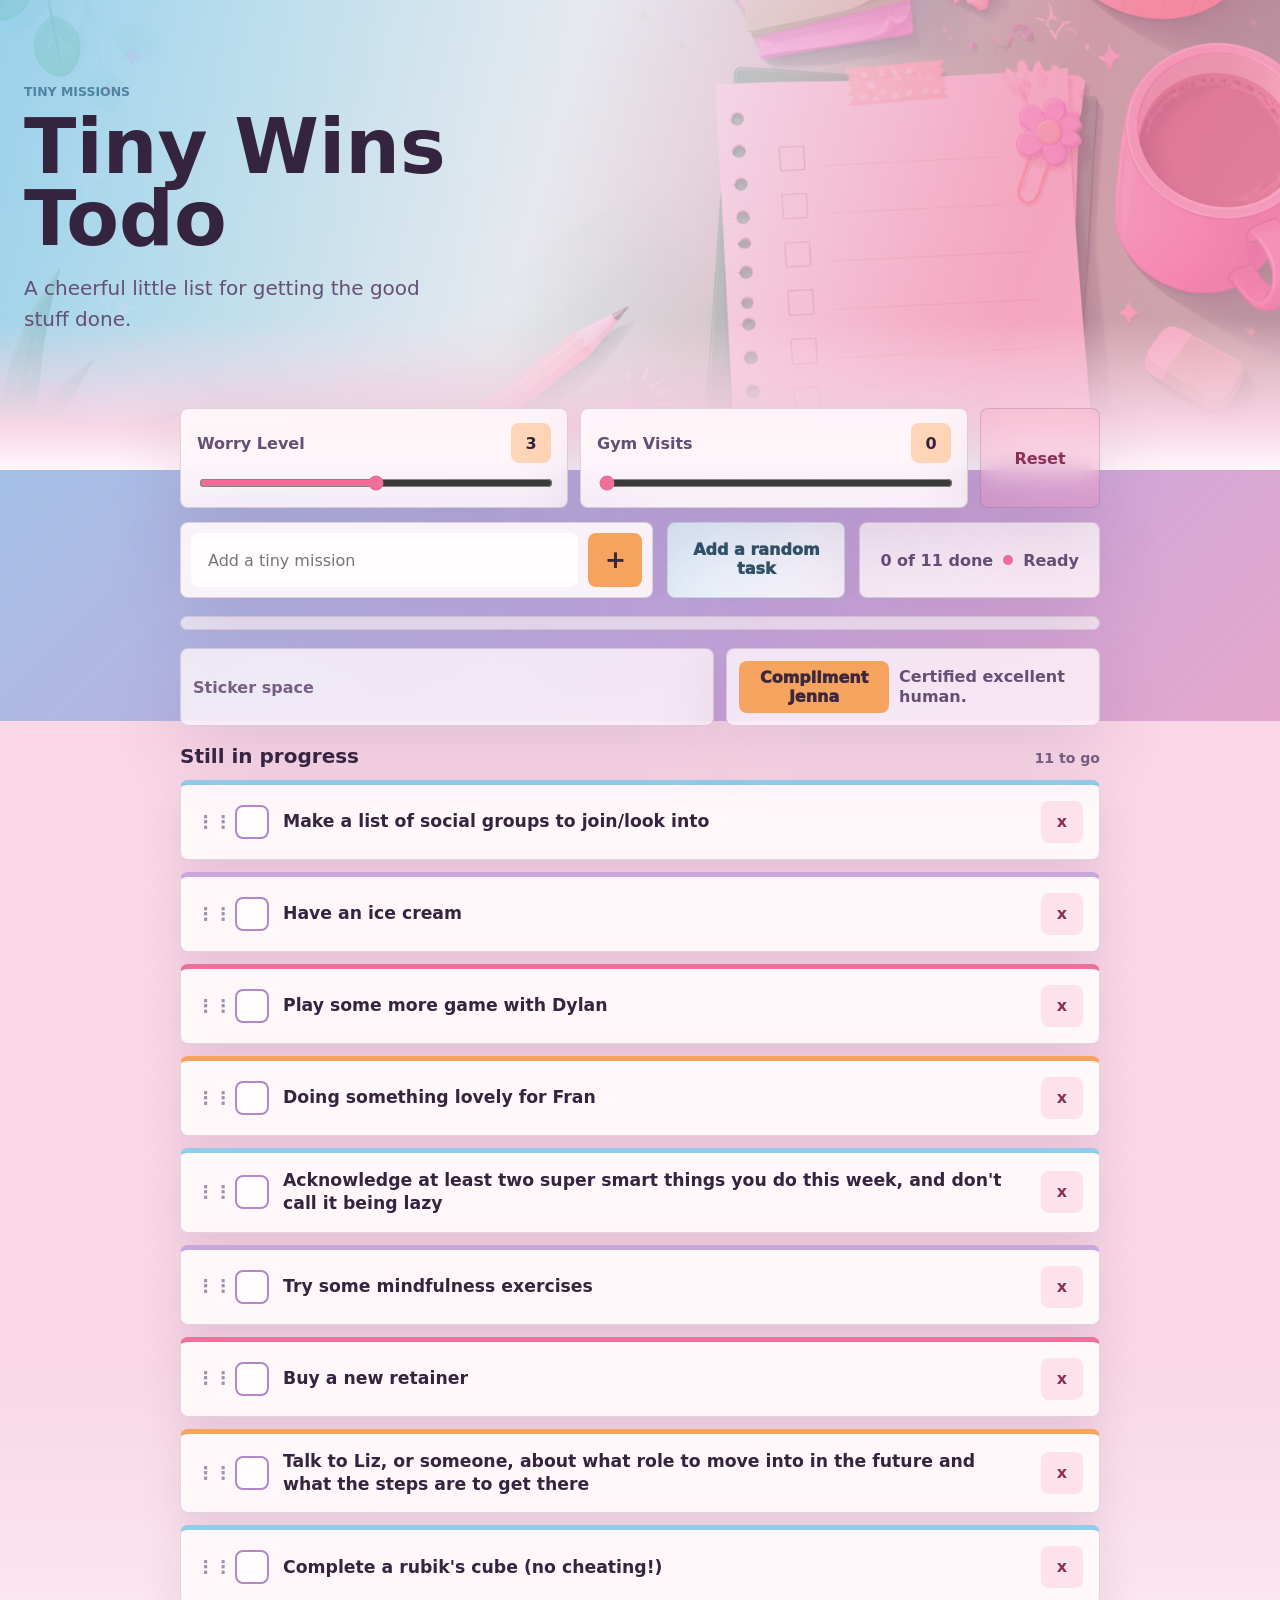
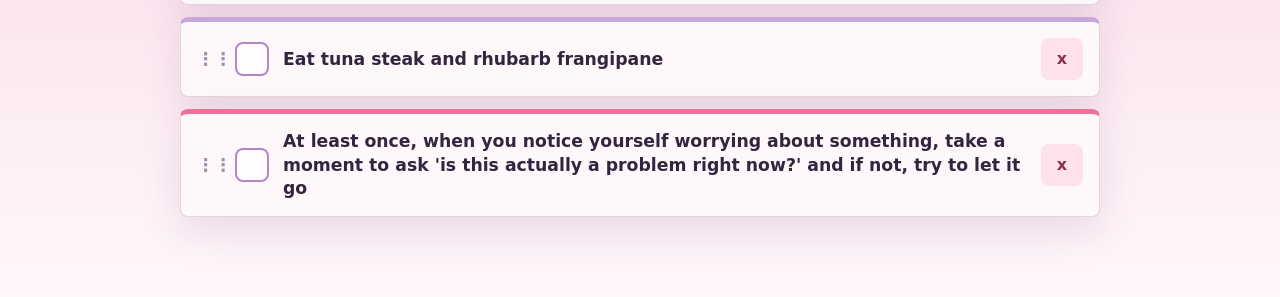
==== commit c02677a8: "Add a "Add random task" button" ====
--- a/todo/index.html
+++ b/todo/index.html
@@ -13,8 +13,8 @@
     <meta property="og:image" content="https://happybirthdayjenna.co.uk/todo/assets/todo-desk.png">
     <title>Tiny Wins Todo</title>
     <link rel="preload" href="/todo/assets/todo-desk.png" as="image">
-    <link rel="stylesheet" href="/todo/styles.css">
-    <script src="/todo/script.js?v=todo-list-2026-05-27-fun3" defer></script>
+    <link rel="stylesheet" href="/todo/styles.css?v=todo-list-2026-06-08-random-task">
+    <script src="/todo/script.js?v=todo-list-2026-06-08-random-task" defer></script>
   </head>
   <body>
     <main class="app">
@@ -66,6 +66,10 @@
             </button>
           </form>
 
+          <button class="random-task-button" id="random-task-button" type="button">
+            Add a random task
+          </button>
+
           <div class="summary" aria-live="polite">
             <span id="summary-count">0 of 0 done</span>
             <span class="summary__dot" aria-hidden="true"></span>
--- a/todo/styles.css
+++ b/todo/styles.css
@@ -189,7 +189,7 @@
 
 .toolbar {
   display: grid;
-  grid-template-columns: minmax(0, 1fr) auto;
+  grid-template-columns: minmax(0, 1fr) 178px auto;
   gap: 14px;
   align-items: center;
   margin-bottom: 18px;
@@ -252,6 +252,33 @@
 .icon-button--add {
   background: var(--yellow);
   color: #3c273d;
+}
+
+.random-task-button {
+  min-height: 76px;
+  padding: 0 18px;
+  border: 1px solid rgba(78, 131, 161, 0.22);
+  border-radius: 8px;
+  color: #2f5267;
+  background: linear-gradient(135deg, rgba(223, 242, 251, 0.96), rgba(255, 248, 251, 0.9));
+  box-shadow: var(--shadow);
+  font-weight: 950;
+  line-height: 1.18;
+  transition:
+    transform 160ms ease,
+    border-color 160ms ease,
+    background 160ms ease;
+}
+
+.random-task-button:hover {
+  border-color: rgba(78, 131, 161, 0.42);
+  background: linear-gradient(135deg, #dff2fb, #fff8fb);
+  transform: translateY(-1px);
+}
+
+.random-task-button:focus-visible {
+  outline: 3px solid rgba(78, 131, 161, 0.28);
+  outline-offset: 3px;
 }
 
 .icon-button--remove {
@@ -812,8 +839,8 @@
   }
 
   100% {
-    opacity: 0;
-    transform: translate(-50%, -18px) rotate(2deg) scale(0.9);
+    opacity: 1;
+    transform: translate(-50%, 0) rotate(0deg) scale(1);
   }
 }
 
@@ -1016,6 +1043,10 @@
     grid-template-columns: minmax(0, 1fr) 48px;
   }
 
+  .random-task-button {
+    min-height: 56px;
+  }
+
   .add-form input,
   .icon-button--add {
     min-height: 48px;
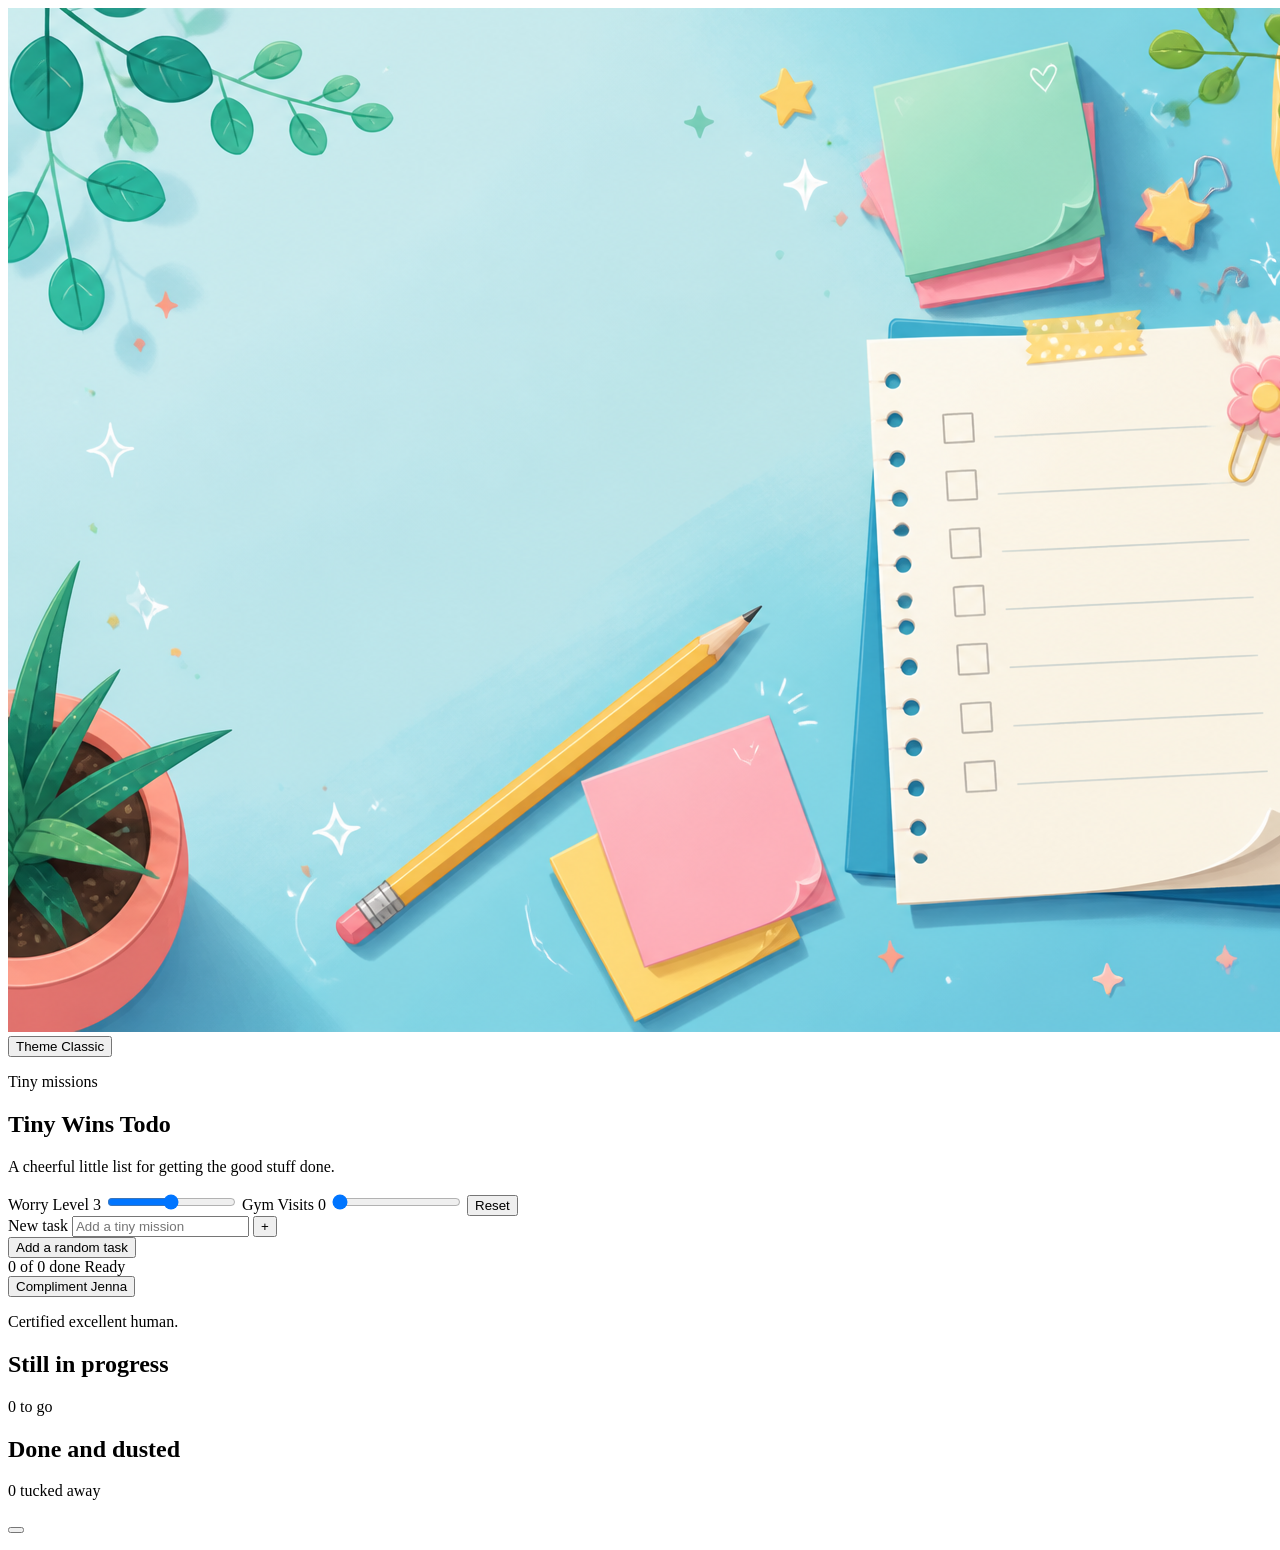
==== commit 6deca0d0: "todo site updates" ====
--- a/todo/index.html
+++ b/todo/index.html
@@ -13,8 +13,8 @@
     <meta property="og:image" content="https://happybirthdayjenna.co.uk/todo/assets/todo-desk.png">
     <title>Tiny Wins Todo</title>
     <link rel="preload" href="/todo/assets/todo-desk.png" as="image">
-    <link rel="stylesheet" href="/todo/styles.css?v=todo-list-2026-06-08-random-task">
-    <script src="/todo/script.js?v=todo-list-2026-06-08-random-task" defer></script>
+    <link rel="stylesheet" href="/todo/styles.20260812-theme-toggle.css">
+    <script src="/todo/script.20260812-theme-toggle.js" defer></script>
   </head>
   <body>
     <main class="app">
@@ -24,10 +24,19 @@
           src="/todo/assets/todo-desk.png"
           alt="Illustration of a colourful desktop with sticky notes, pencil, plants, and a blank checklist."
         >
+        <button class="theme-toggle" id="theme-toggle" type="button" aria-pressed="false" aria-label="Switch theme. Current theme: Classic">
+          <span class="theme-toggle__text">
+            <span class="theme-toggle__label">Theme</span>
+            <span class="theme-toggle__detail">Classic</span>
+          </span>
+          <span class="theme-toggle__track" aria-hidden="true">
+            <span class="theme-toggle__knob"></span>
+          </span>
+        </button>
         <div class="hero__content">
-          <p class="eyebrow">Tiny missions</p>
+          <p class="eyebrow" id="hero-eyebrow">Tiny missions</p>
           <h1 id="page-title">Tiny Wins Todo</h1>
-          <p class="hero__copy">
+          <p class="hero__copy" id="hero-copy">
             A cheerful little list for getting the good stuff done.
           </p>
         </div>
@@ -108,6 +117,44 @@
         </section>
       </section>
     </main>
+    <button
+      class="secret-contract-button"
+      id="secret-contract-button"
+      type="button"
+      aria-label="Open friend contract"
+      title="Friend contract"
+    ></button>
+    <div
+      class="contract-modal"
+      id="friend-contract-modal"
+      role="dialog"
+      aria-modal="true"
+      aria-labelledby="friend-contract-title"
+      hidden
+    >
+      <button
+        class="contract-modal__backdrop"
+        type="button"
+        data-contract-close
+        aria-label="Close friend contract"
+      ></button>
+      <section class="contract-sheet" aria-describedby="friend-contract-copy">
+        <div class="contract-sheet__actions">
+          <button class="contract-action-button" id="contract-orientation-toggle" type="button">
+            Straighten page
+          </button>
+          <button class="contract-action-button" id="contract-flip-toggle" type="button">
+            Flip 180
+          </button>
+          <button class="contract-close-button" id="contract-close-button" type="button" aria-label="Close friend contract">
+            x
+          </button>
+        </div>
+        <p class="contract-kicker">Secret appendix</p>
+        <h2 id="friend-contract-title">Friend Contract</h2>
+        <div class="contract-copy" id="friend-contract-copy"></div>
+      </section>
+    </div>
     <div class="effect-layer" id="effect-layer" aria-hidden="true"></div>
     <p class="sr-only" id="effect-status" aria-live="polite"></p>
   </body>
--- a/todo/styles.20260812-theme-toggle.css
+++ b/todo/styles.20260812-theme-toggle.css
@@ -0,0 +1 @@
+styles.css
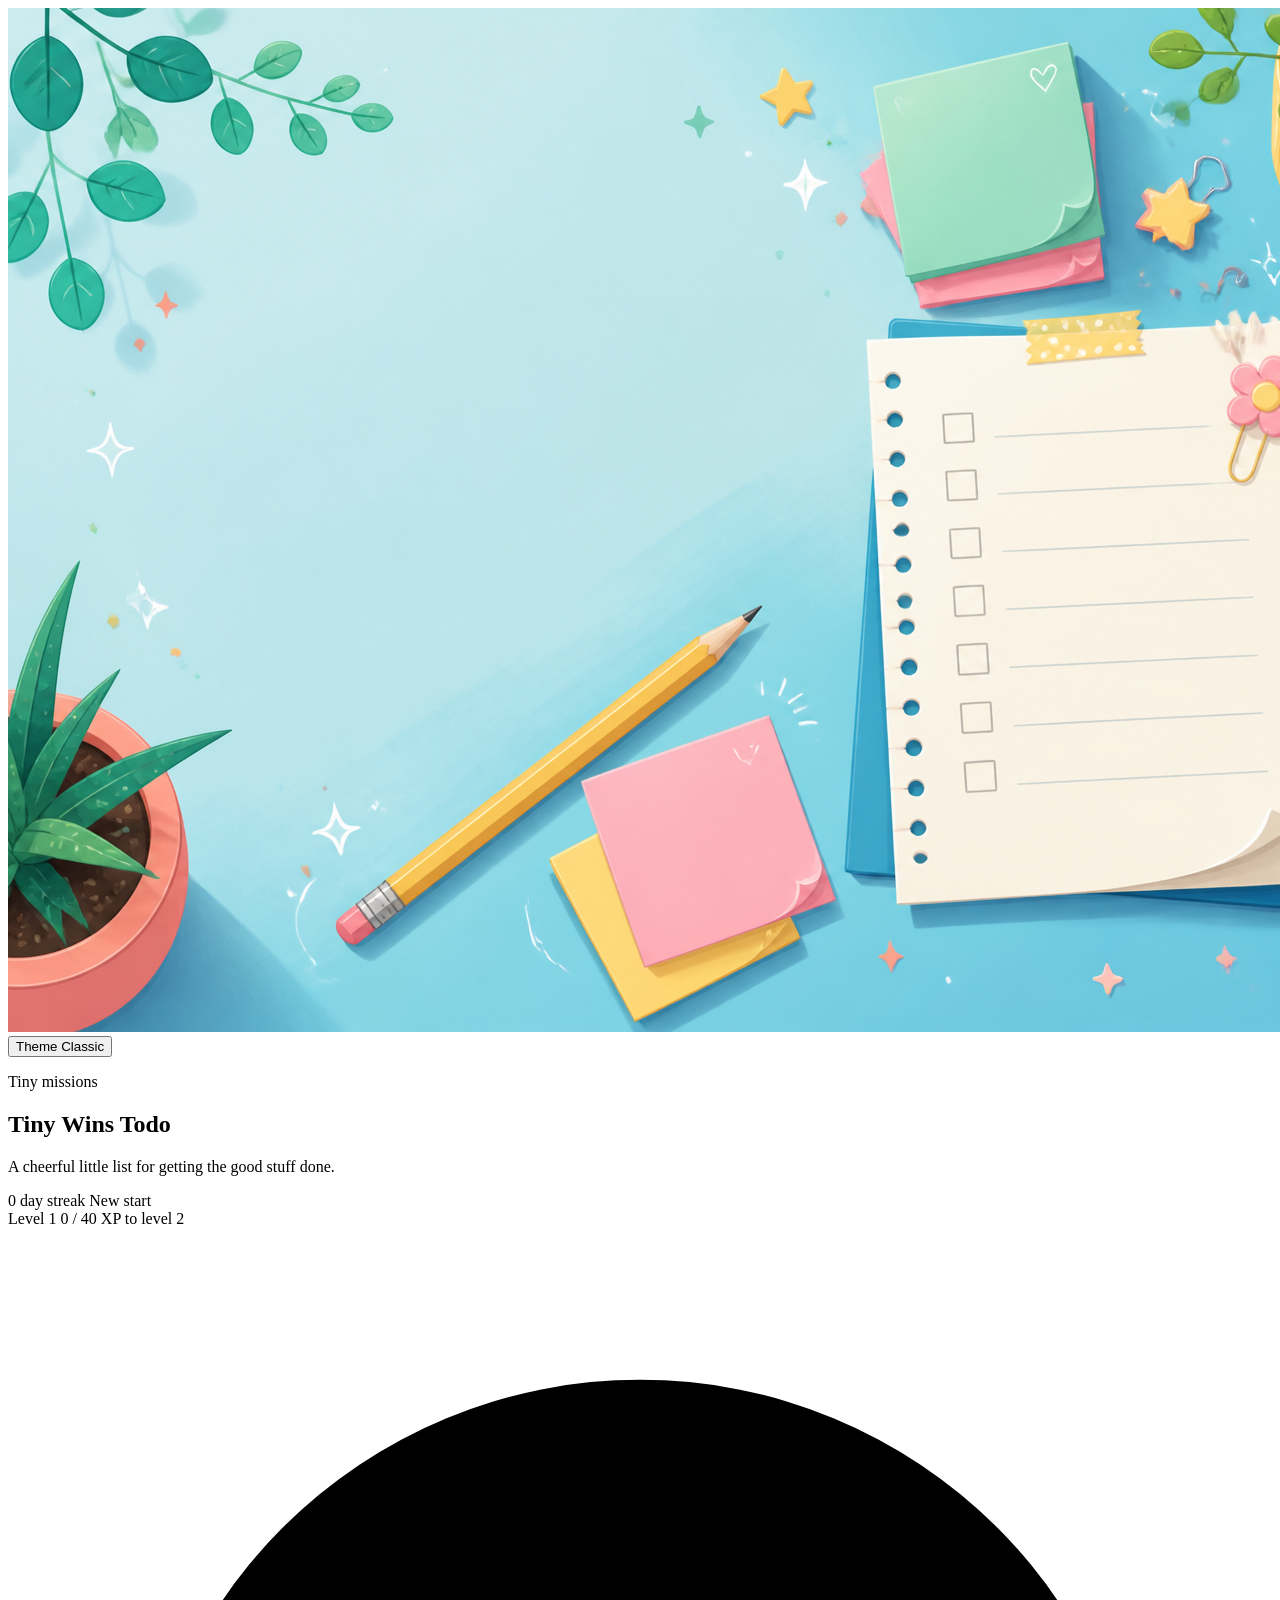
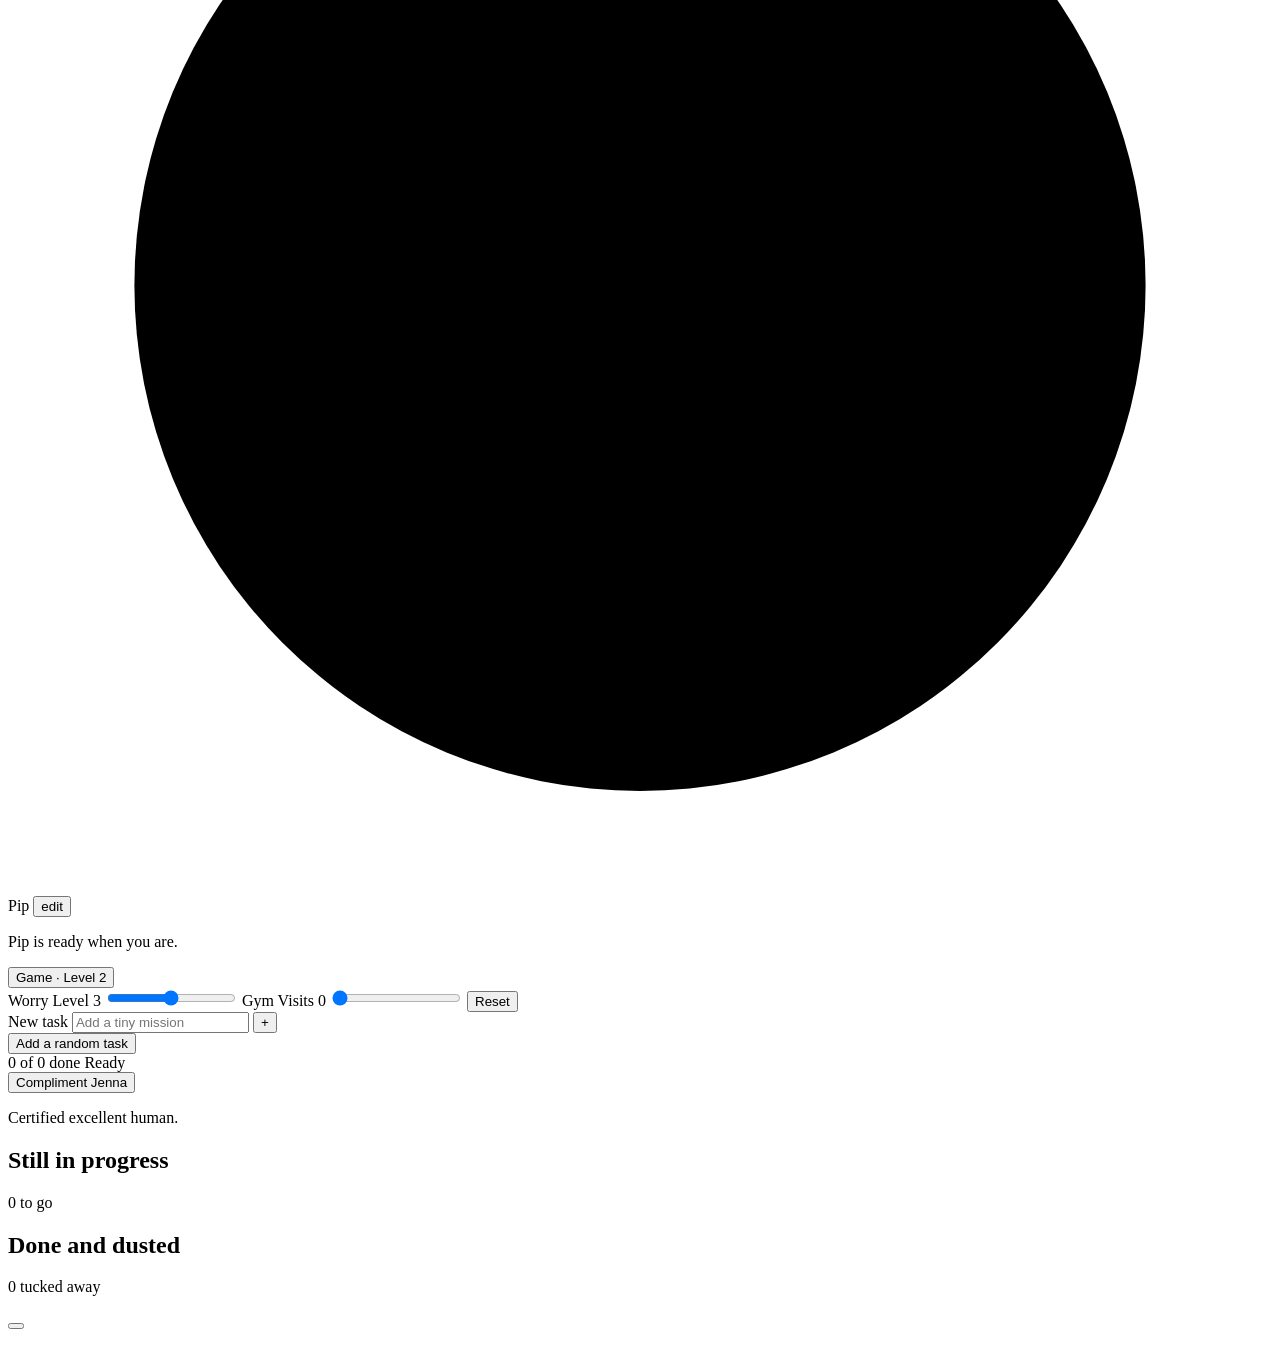
==== commit cf545763: "new version of todo with themes and games" ====
--- a/todo/index.html
+++ b/todo/index.html
@@ -24,15 +24,23 @@
           src="/todo/assets/todo-desk.png"
           alt="Illustration of a colourful desktop with sticky notes, pencil, plants, and a blank checklist."
         >
-        <button class="theme-toggle" id="theme-toggle" type="button" aria-pressed="false" aria-label="Switch theme. Current theme: Classic">
-          <span class="theme-toggle__text">
-            <span class="theme-toggle__label">Theme</span>
-            <span class="theme-toggle__detail">Classic</span>
-          </span>
-          <span class="theme-toggle__track" aria-hidden="true">
-            <span class="theme-toggle__knob"></span>
-          </span>
-        </button>
+        <div class="theme-picker" id="theme-picker">
+          <button
+            class="theme-picker__button"
+            id="theme-picker-button"
+            type="button"
+            aria-haspopup="true"
+            aria-expanded="false"
+            aria-label="Theme picker"
+          >
+            <span class="theme-picker__text">
+              <span class="theme-picker__label">Theme</span>
+              <span class="theme-picker__name" id="theme-picker-name">Classic</span>
+            </span>
+            <span class="theme-picker__chevron" aria-hidden="true"></span>
+          </button>
+          <div class="theme-picker__menu" id="theme-picker-menu" role="menu" aria-label="Choose a theme"></div>
+        </div>
         <div class="hero__content">
           <p class="eyebrow" id="hero-eyebrow">Tiny missions</p>
           <h1 id="page-title">Tiny Wins Todo</h1>
@@ -43,6 +51,42 @@
       </section>
 
       <section class="workspace" aria-label="Todo list">
+        <div class="status-bar" id="status-bar" aria-label="Progress and companion">
+          <div class="status-card status-card--streak">
+            <span class="status-card__figure"><span id="streak-value">0</span></span>
+            <span class="status-card__text">
+              <span class="status-card__label" id="streak-label">day streak</span>
+              <span class="status-card__sub" id="streak-best">New start</span>
+            </span>
+          </div>
+
+          <div class="status-card status-card--level">
+            <div class="status-card__level-head">
+              <span class="status-card__label">Level <span id="level-value">1</span></span>
+              <span class="status-card__sub" id="xp-text">0 / 40 XP to level 2</span>
+            </div>
+            <div class="xp-track" aria-hidden="true"><span id="xp-bar"></span></div>
+          </div>
+
+          <div class="companion" id="companion" data-mood="ready">
+            <div class="companion__avatar" aria-hidden="true">
+              <svg viewBox="0 0 100 100" class="companion__svg">
+                <circle cx="50" cy="52" r="40" class="companion__body"/>
+                <g id="companion-face"></g>
+              </svg>
+            </div>
+            <div class="companion__body-text">
+              <div class="companion__name-row">
+                <span class="companion__name" id="companion-name">Pip</span>
+                <button class="companion__rename" id="companion-rename" type="button" aria-label="Rename companion">edit</button>
+              </div>
+              <p class="companion__line" id="companion-line" aria-live="polite">Pip is ready when you are.</p>
+            </div>
+          </div>
+
+          <button class="game-button" id="game-button" type="button">Game · Level 2</button>
+        </div>
+
         <div class="controls" aria-label="List controls">
           <label class="range-control" for="worry-level">
             <span>Worry Level</span>
@@ -155,6 +199,43 @@
         <div class="contract-copy" id="friend-contract-copy"></div>
       </section>
     </div>
+    <div
+      class="game-modal"
+      id="game-modal"
+      role="dialog"
+      aria-modal="true"
+      aria-labelledby="game-title"
+      hidden
+    >
+      <button
+        class="game-modal__backdrop"
+        type="button"
+        data-game-close
+        aria-label="Close game"
+      ></button>
+      <section class="game-sheet">
+        <div class="game-sheet__head">
+          <div>
+            <p class="game-kicker">Unlocked mini-game</p>
+            <h2 id="game-title">Tiny Hop</h2>
+          </div>
+          <button class="game-close" id="game-close" type="button" aria-label="Close game">x</button>
+        </div>
+        <div class="game-scoreline">
+          <span>Score <strong id="game-score">0</strong></span>
+          <span>Best <strong id="game-best">0</strong></span>
+        </div>
+        <div class="game-stage">
+          <canvas id="game-canvas" width="640" height="280" aria-label="Tiny Hop game canvas"></canvas>
+          <div class="game-overlay" id="game-overlay">
+            <p class="game-overlay__result" data-game-result>Best 0</p>
+            <button class="game-start" id="game-start" type="button">Start</button>
+            <p class="game-hint">Space / tap to hop · dodge the blocks · grab the stars</p>
+          </div>
+        </div>
+        <p class="game-lock-note" id="game-lock-note" hidden></p>
+      </section>
+    </div>
     <div class="effect-layer" id="effect-layer" aria-hidden="true"></div>
     <p class="sr-only" id="effect-status" aria-live="polite"></p>
   </body>
